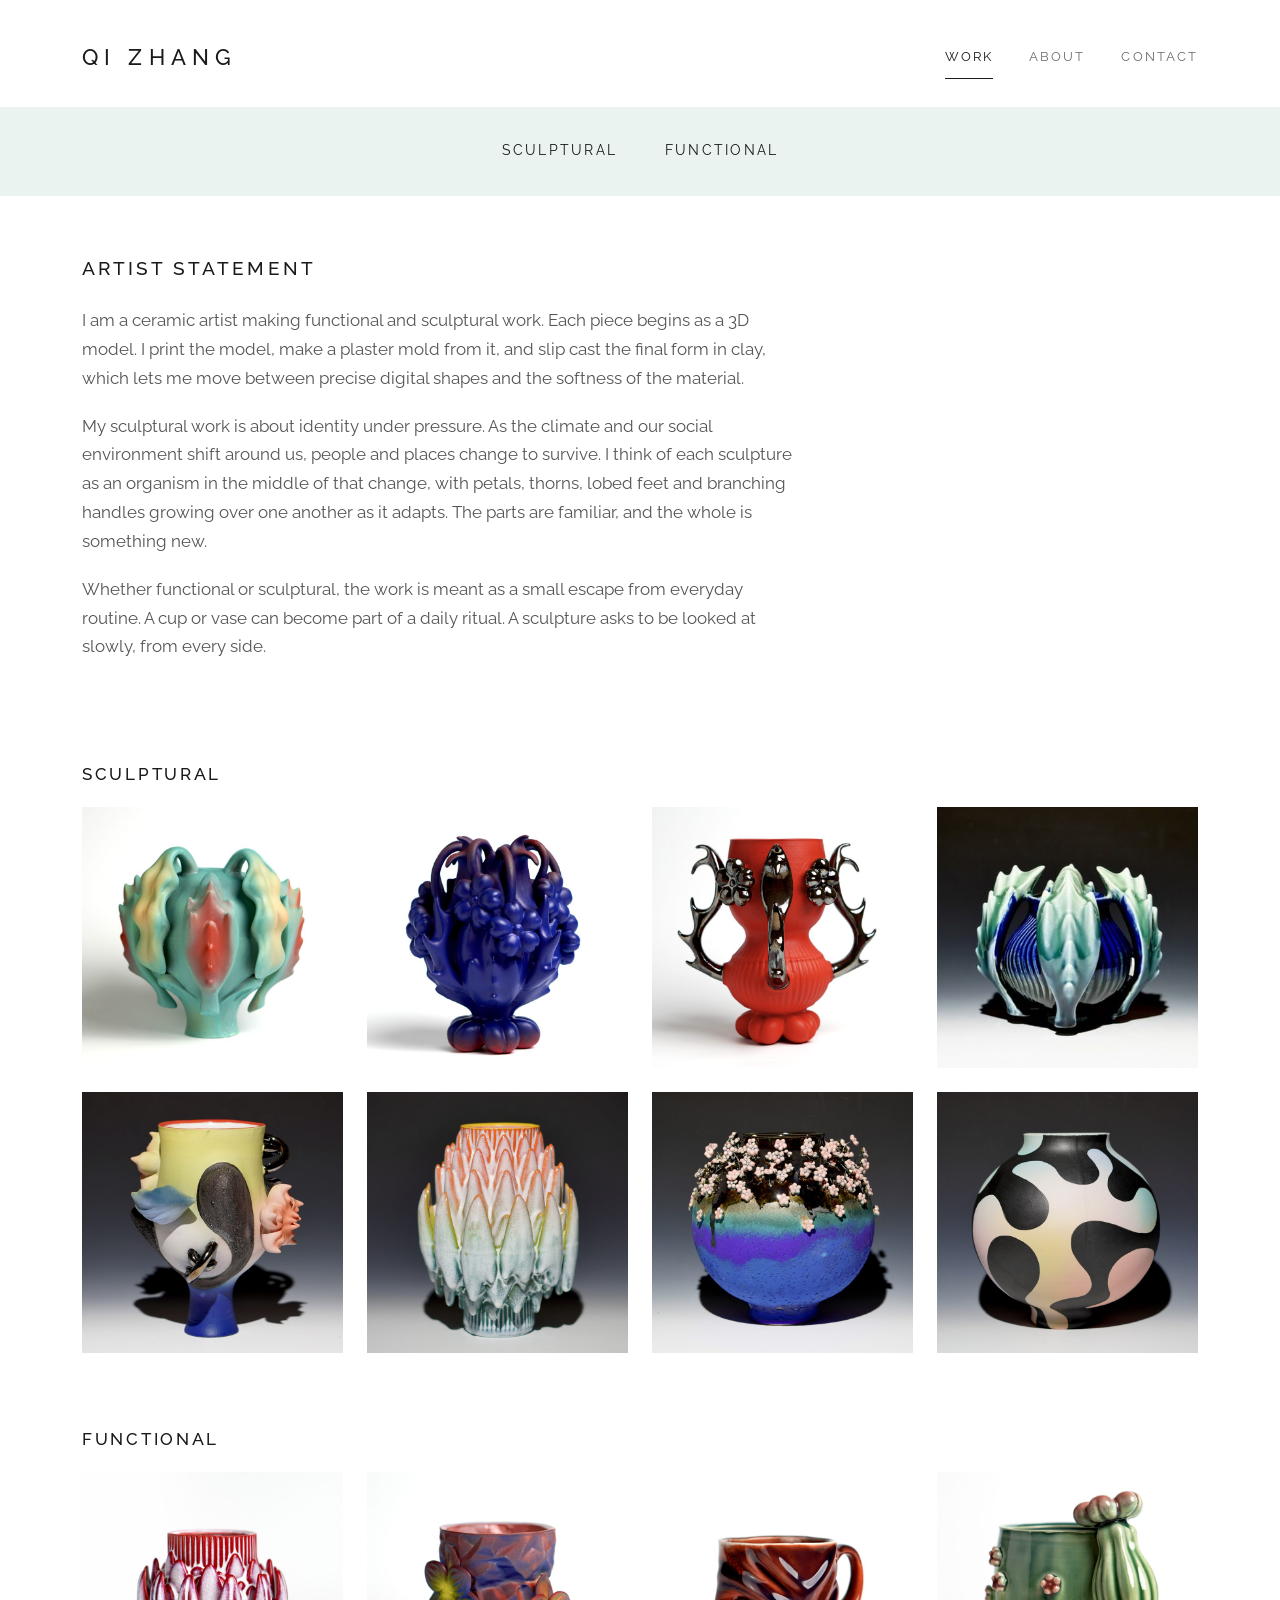
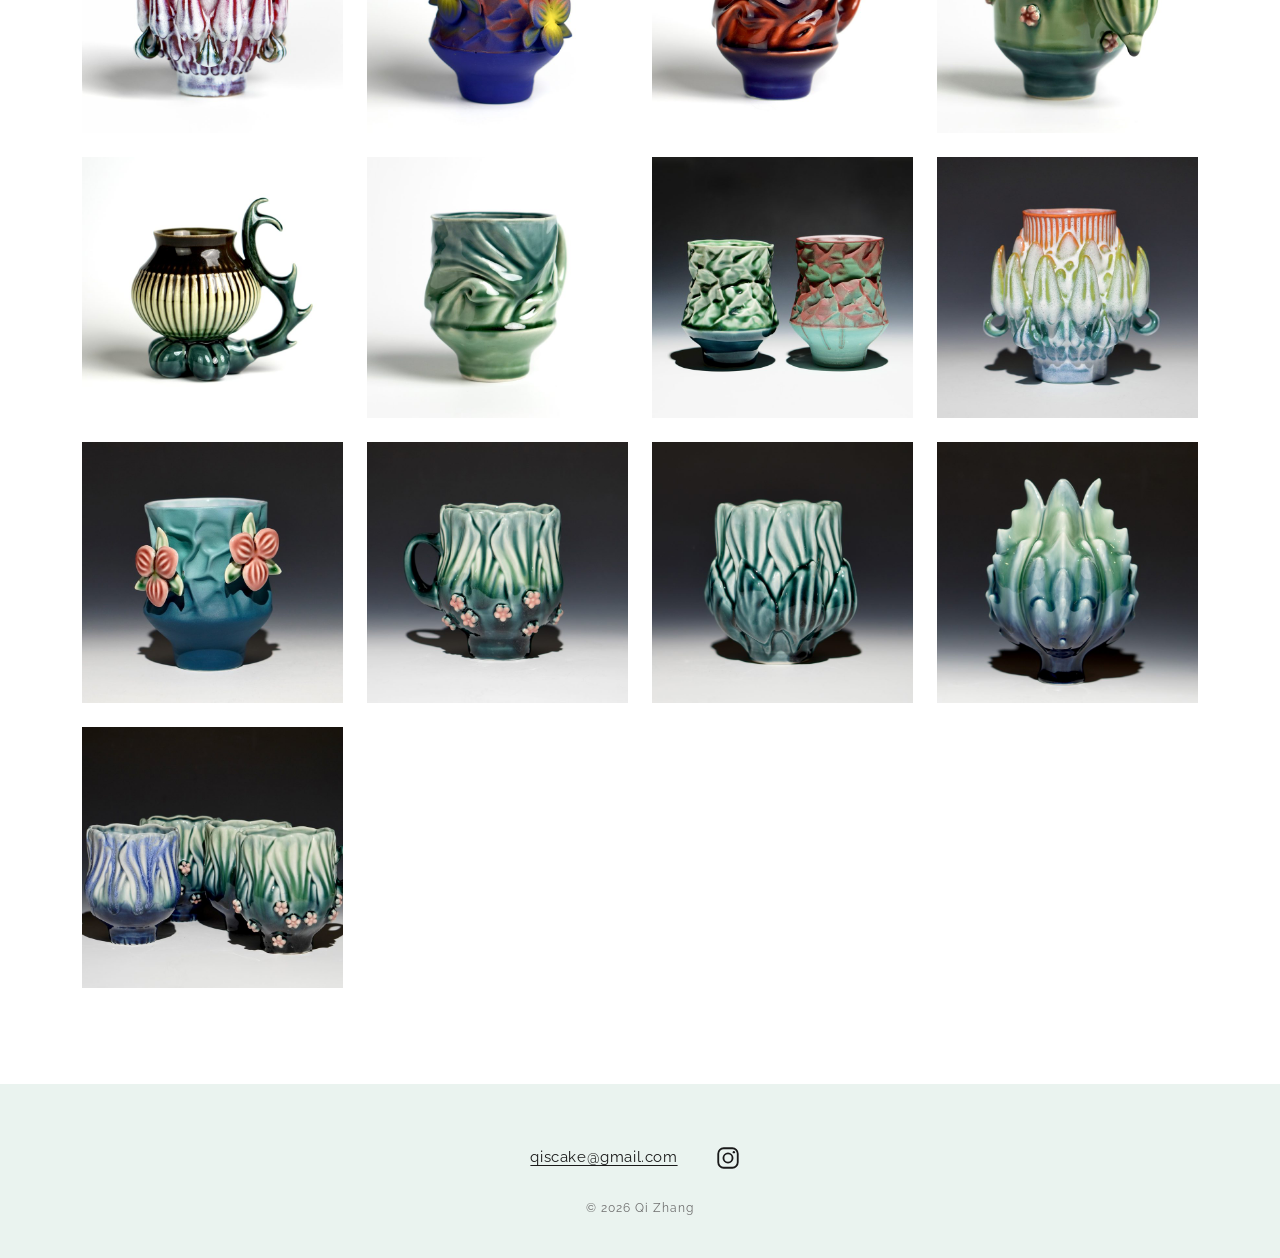
==== work.html @ eaf8df0c "Add files via upload" ====
<!DOCTYPE html>
<html lang="en">
<head>
<meta charset="utf-8">
<meta name="viewport" content="width=device-width, initial-scale=1">
<title>Work · Qi Zhang Ceramics</title>
<meta name="description" content="Sculptural and functional slip-cast ceramics by Qi Zhang.">
<link rel="preconnect" href="https://fonts.googleapis.com">
<link rel="preconnect" href="https://fonts.gstatic.com" crossorigin>
<link href="https://fonts.googleapis.com/css2?family=Raleway:wght@400;500&display=swap" rel="stylesheet">
<link rel="stylesheet" href="css/style.css">
</head>
<body>
<a class="skip" href="#main">Skip to content</a>

<header class="site-header">
  <a class="site-name" href="index.html">Qi Zhang</a>
  <nav class="site-nav" aria-label="Main">
    <ul>
      <li><a href="work.html" aria-current="page">Work</a></li>
      <li><a href="about.html">About</a></li>
      <li><a href="contact.html">Contact</a></li>
    </ul>
  </nav>
</header>

<nav class="sub-band" aria-label="Work sections">
  <ul>
    <li><a href="#sculptural">Sculptural</a></li>
    <li><a href="#functional">Functional</a></li>
  </ul>
</nav>

<main id="main">
  <section class="statement prose" aria-labelledby="statement-title">
    <h1 id="statement-title">Artist statement</h1>
    <p>I am a ceramic artist making functional and sculptural work. Each piece begins as a 3D model. I print the model, make a plaster mold from it, and slip cast the final form in clay, which lets me move between precise digital shapes and the softness of the material.</p>
    <p>My sculptural work is about identity under pressure. As the climate and our social environment shift around us, people and places change to survive. I think of each sculpture as an organism in the middle of that change, with petals, thorns, lobed feet and branching handles growing over one another as it adapts. The parts are familiar, and the whole is something new.</p>
    <p>Whether functional or sculptural, the work is meant as a small escape from everyday routine. A cup or vase can become part of a daily ritual. A sculpture asks to be looked at slowly, from every side.</p>
  </section>

  <section class="work-group" id="sculptural" aria-labelledby="sculptural-title">
    <h2 id="sculptural-title">Sculptural</h2>
    <ul class="grid" id="grid-sculptural"></ul>
  </section>

  <section class="work-group" id="functional" aria-labelledby="functional-title">
    <h2 id="functional-title">Functional</h2>
    <ul class="grid" id="grid-functional"></ul>
  </section>
</main>

<dialog class="viewer" id="viewer" aria-label="Enlarged view">
  <button class="text-button viewer-close" type="button">Close</button>
  <div class="viewer-inner">
    <figure class="viewer-figure"><img src="" alt=""></figure>
    <div class="viewer-side">
      <dl class="viewer-caption"></dl>
      <div class="viewer-views"></div>
      <div class="viewer-steps">
        <button class="text-button" type="button" data-step="-1">Previous</button>
        <button class="text-button" type="button" data-step="1">Next</button>
      </div>
    </div>
  </div>
</dialog>

<footer class="site-footer">
  <div class="footer-inner">
    <p class="footer-links">
      <a data-user="qiscake" data-domain="gmail.com" href="contact.html">Email</a>
      <a class="ig-link" href="https://www.instagram.com/qiscake/" target="_blank" rel="noopener" aria-label="Instagram, @qiscake (opens in a new tab)"><svg class="ig-icon" viewBox="0 0 24 24" aria-hidden="true" fill="none" stroke="currentColor" stroke-width="1.7"><rect x="3" y="3" width="18" height="18" rx="5"/><circle cx="12" cy="12" r="4.2"/><circle cx="17.4" cy="6.6" r="1.1" fill="currentColor" stroke="none"/></svg></a>
    </p>
    <p class="footer-small">© 2026 Qi Zhang</p>
  </div>
</footer>

<script src="js/works.js"></script>
<script src="js/main.js"></script>
</body>
</html>
---- css/style.css ----
/* Qi Zhang ceramics — one stylesheet for every page */

:root {
  --ink: #1a1a1a;
  --text: #555;
  --muted: #6e6e6e;
  --line: #e6e6e6;
  --blob: #ececea;
  --band: #eaf3ef; /* pale celadon */
  --page: #fff;
  --max: 1180px;
  --font: "Raleway", system-ui, -apple-system, "Segoe UI", sans-serif;
}

* { box-sizing: border-box; }

html { -webkit-text-size-adjust: 100%; }

body {
  margin: 0;
  background: var(--page);
  color: var(--text);
  font-family: var(--font);
  font-size: 17px;
  line-height: 1.7;
  font-weight: 400;
  min-height: 100vh;
  display: flex;
  flex-direction: column;
}
body > main { flex: 1 0 auto; width: 100%; }
body > .site-header { width: 100%; }

img { display: block; max-width: 100%; height: auto; }

a { color: var(--ink); text-underline-offset: 3px; text-decoration-thickness: 1px; }
a:hover { color: #000; }

.skip {
  position: absolute; left: -9999px; top: 8px;
  background: #000; color: #fff; padding: 8px 14px; z-index: 50;
}
.skip:focus { left: 8px; }

:focus-visible { outline: 2px solid #1a1a1a; outline-offset: 3px; }

/* ---------- header ---------- */

.site-header {
  max-width: var(--max);
  margin: 0 auto;
  padding: 36px 32px 28px;
  display: flex;
  align-items: center;
  justify-content: space-between;
  gap: 20px 40px;
  flex-wrap: wrap;
}

.site-name {
  font-size: 22px;
  font-weight: 500;
  letter-spacing: 0.28em;
  text-transform: uppercase;
  color: var(--ink);
  text-decoration: none;
  white-space: nowrap;
}

.site-nav ul {
  list-style: none;
  margin: 0;
  padding: 0;
  display: flex;
  gap: 8px 36px;
  flex-wrap: wrap;
}

.site-nav a {
  display: inline-block;
  padding: 10px 0;
  font-size: 13px;
  letter-spacing: 0.16em;
  text-transform: uppercase;
  color: var(--muted);
  text-decoration: none;
  border-bottom: 1px solid transparent;
}
.site-nav a:hover { color: var(--ink); }
.site-nav a[aria-current="page"] { color: var(--ink); border-bottom-color: var(--ink); }

main { max-width: var(--max); margin: 0 auto; padding: 0 32px; }

/* ---------- shared type ---------- */

.label,
h1, h2 {
  font-weight: 500;
  letter-spacing: 0.16em;
  text-transform: uppercase;
  color: var(--ink);
}

h1 { font-size: 19px; margin: 0 0 22px; }
h2 { font-size: 17px; margin: 0 0 18px; }

.prose { max-width: 720px; }
.prose p { margin: 0 0 1.1em; }

/* ---------- footer ---------- */

.site-footer {
  margin-top: 96px;
  background: var(--band);
  padding: 52px 32px 40px;
  text-align: center;
}
.footer-links {
  margin: 0;
  display: flex;
  flex-wrap: wrap;
  justify-content: center;
  align-items: center;
  gap: 8px 28px;
  font-size: 15px;
  letter-spacing: 0.04em;
}
.footer-links a { color: var(--ink); }
.footer-small {
  margin: 18px 0 0;
  font-size: 12px;
  letter-spacing: 0.08em;
  color: var(--muted);
}

.ig-icon { width: 26px; height: 26px; display: block; }
.ig-link {
  display: inline-flex;
  align-items: center;
  justify-content: center;
  width: 44px;
  height: 44px;
  color: var(--ink);
}
.ig-link:hover { color: #000; }
.ig-inline { display: inline-flex; align-items: center; gap: 10px; }
.ig-inline .ig-icon { width: 22px; height: 22px; }

/* ---------- celadon band under the header (Work page) ---------- */

.sub-band { background: var(--band); }
.sub-band ul {
  list-style: none;
  margin: 0 auto;
  padding: 22px 32px;
  display: flex;
  justify-content: center;
  gap: 8px 48px;
  flex-wrap: wrap;
}
.sub-band a {
  display: inline-block;
  padding: 10px 0;
  font-size: 14px;
  letter-spacing: 0.16em;
  text-transform: uppercase;
  color: var(--ink);
  text-decoration: none;
  border-bottom: 1px solid transparent;
}
.sub-band a:hover { border-bottom-color: var(--ink); }

/* ---------- home ---------- */

.home-pair {
  display: flex;
  justify-content: center;
  gap: 24px;
  padding: 40px 0 8px;
}

.home main { max-width: 1440px; }
.home .site-header { max-width: 1402px; }

.home-frame {
  position: relative;
  width: min(430px, 30vw);
  aspect-ratio: 1 / 1;
  overflow: hidden;
  background: #f6f6f5;
}

.home-frame img {
  position: absolute;
  inset: 0;
  width: 100%;
  height: 100%;
  object-fit: cover;
  transition: opacity 1.4s ease;
}

.home-frame img.is-hidden { opacity: 0; }

.home-enter {
  text-align: center;
  margin: 36px 0 0;
}
.home-enter a {
  font-size: 13px;
  letter-spacing: 0.16em;
  text-transform: uppercase;
  color: var(--muted);
}

/* ---------- work ---------- */

.statement { padding: 56px 0 8px; }

.contact-art { width: 100%; max-width: 480px; margin: 0 auto; }

.jump {
  list-style: none;
  margin: 28px 0 0;
  padding: 0;
  display: flex;
  gap: 8px 28px;
  flex-wrap: wrap;
}
.jump a { display: inline-block; padding: 8px 0; }

.work-group { padding-top: 72px; scroll-margin-top: 16px; }

.grid {
  list-style: none;
  margin: 0;
  padding: 0;
  display: grid;
  grid-template-columns: repeat(auto-fill, minmax(220px, 1fr));
  gap: 24px;
}

.tile {
  display: block;
  width: 100%;
  padding: 0;
  border: 0;
  background: #f6f6f5;
  cursor: zoom-in;
  aspect-ratio: 1 / 1;
  overflow: hidden;
}
.tile img {
  width: 100%;
  height: 100%;
  object-fit: cover;
  transition: transform 0.6s ease;
}
.tile:hover img { transform: scale(1.03); }

/* ---------- enlarged view ---------- */

.viewer {
  width: 100vw;
  height: 100vh;
  max-width: none;
  max-height: none;
  margin: 0;
  padding: 0;
  border: 0;
  background: #fff;
  color: var(--text);
}
.viewer::backdrop { background: #fff; }

.viewer-inner {
  height: 100%;
  display: grid;
  grid-template-columns: minmax(0, 1fr) 280px;
  gap: 40px;
  padding: 72px 48px 40px;
}

.viewer-figure {
  margin: 0;
  min-height: 0;
  display: flex;
  align-items: center;
  justify-content: center;
}
.viewer-figure img {
  max-width: 100%;
  max-height: 100%;
  object-fit: contain;
}

.viewer-side {
  align-self: center;
  display: flex;
  flex-direction: column;
  gap: 24px;
}

.viewer-caption { margin: 0; }
.viewer-caption dt {
  font-size: 12px;
  letter-spacing: 0.16em;
  text-transform: uppercase;
  color: var(--muted);
}
.viewer-caption dd { margin: 0 0 14px; color: var(--ink); }

.viewer-views { display: flex; gap: 10px; flex-wrap: wrap; }
.viewer-views button {
  width: 64px; height: 64px;
  padding: 0;
  border: 1px solid transparent;
  background: #f6f6f5;
  cursor: pointer;
}
.viewer-views button img { width: 100%; height: 100%; object-fit: cover; }
.viewer-views button[aria-pressed="true"] { border-color: var(--ink); }

.viewer-steps { display: flex; gap: 24px; }

.text-button {
  font: inherit;
  font-size: 13px;
  letter-spacing: 0.16em;
  text-transform: uppercase;
  color: var(--muted);
  background: none;
  border: 0;
  padding: 12px 0;
  cursor: pointer;
}
.text-button:hover { color: var(--ink); }

.viewer-close {
  position: absolute;
  top: 18px;
  right: 32px;
}

/* ---------- about + contact ---------- */

.split {
  display: flex;
  flex-wrap: wrap;
  align-items: center;
  gap: 48px 72px;
  padding: 40px 0 0;
}

.split-art { flex: 1 1 340px; max-width: 480px; }
.split-text { flex: 999 1 420px; min-width: 0; }

.shape { width: 100%; height: auto; display: block; }

.portrait-frame {
  display: block;
  width: min(300px, 100%);
  height: auto;
  margin: 0 auto;
}
.portrait-frame .ring { fill: #cde2d8; }
.shape .back { fill: var(--blob); }

.contact-list { margin: 0 0 40px; }
.contact-list dt {
  font-size: 12px;
  letter-spacing: 0.16em;
  text-transform: uppercase;
  color: var(--muted);
}
.contact-list dd { margin: 0 0 18px; color: var(--ink); }

.rule { border: 0; border-top: 1px solid var(--line); margin: 40px 0; }

/* ---------- small screens ---------- */

@media (max-width: 720px) {
  body { font-size: 16px; }
  .site-header { padding: 24px 20px 12px; }
  .site-name { font-size: 19px; letter-spacing: 0.22em; }
  .site-nav ul { gap: 4px 24px; }
  main { padding: 0 20px; }
  .home-pair { gap: 8px; padding-top: 28px; }
  .home-frame { width: calc((100vw - 56px) / 3); }
  .grid { grid-template-columns: repeat(2, minmax(0, 1fr)); gap: 12px; }
  .work-group { padding-top: 56px; }
  .viewer-inner {
    grid-template-columns: 1fr;
    grid-template-rows: minmax(0, 1fr) auto;
    padding: 64px 20px 24px;
    gap: 20px;
  }
  .viewer-close { right: 20px; }
}

@media (prefers-reduced-motion: reduce) {
  .home-frame img, .tile img { transition: none; }
}
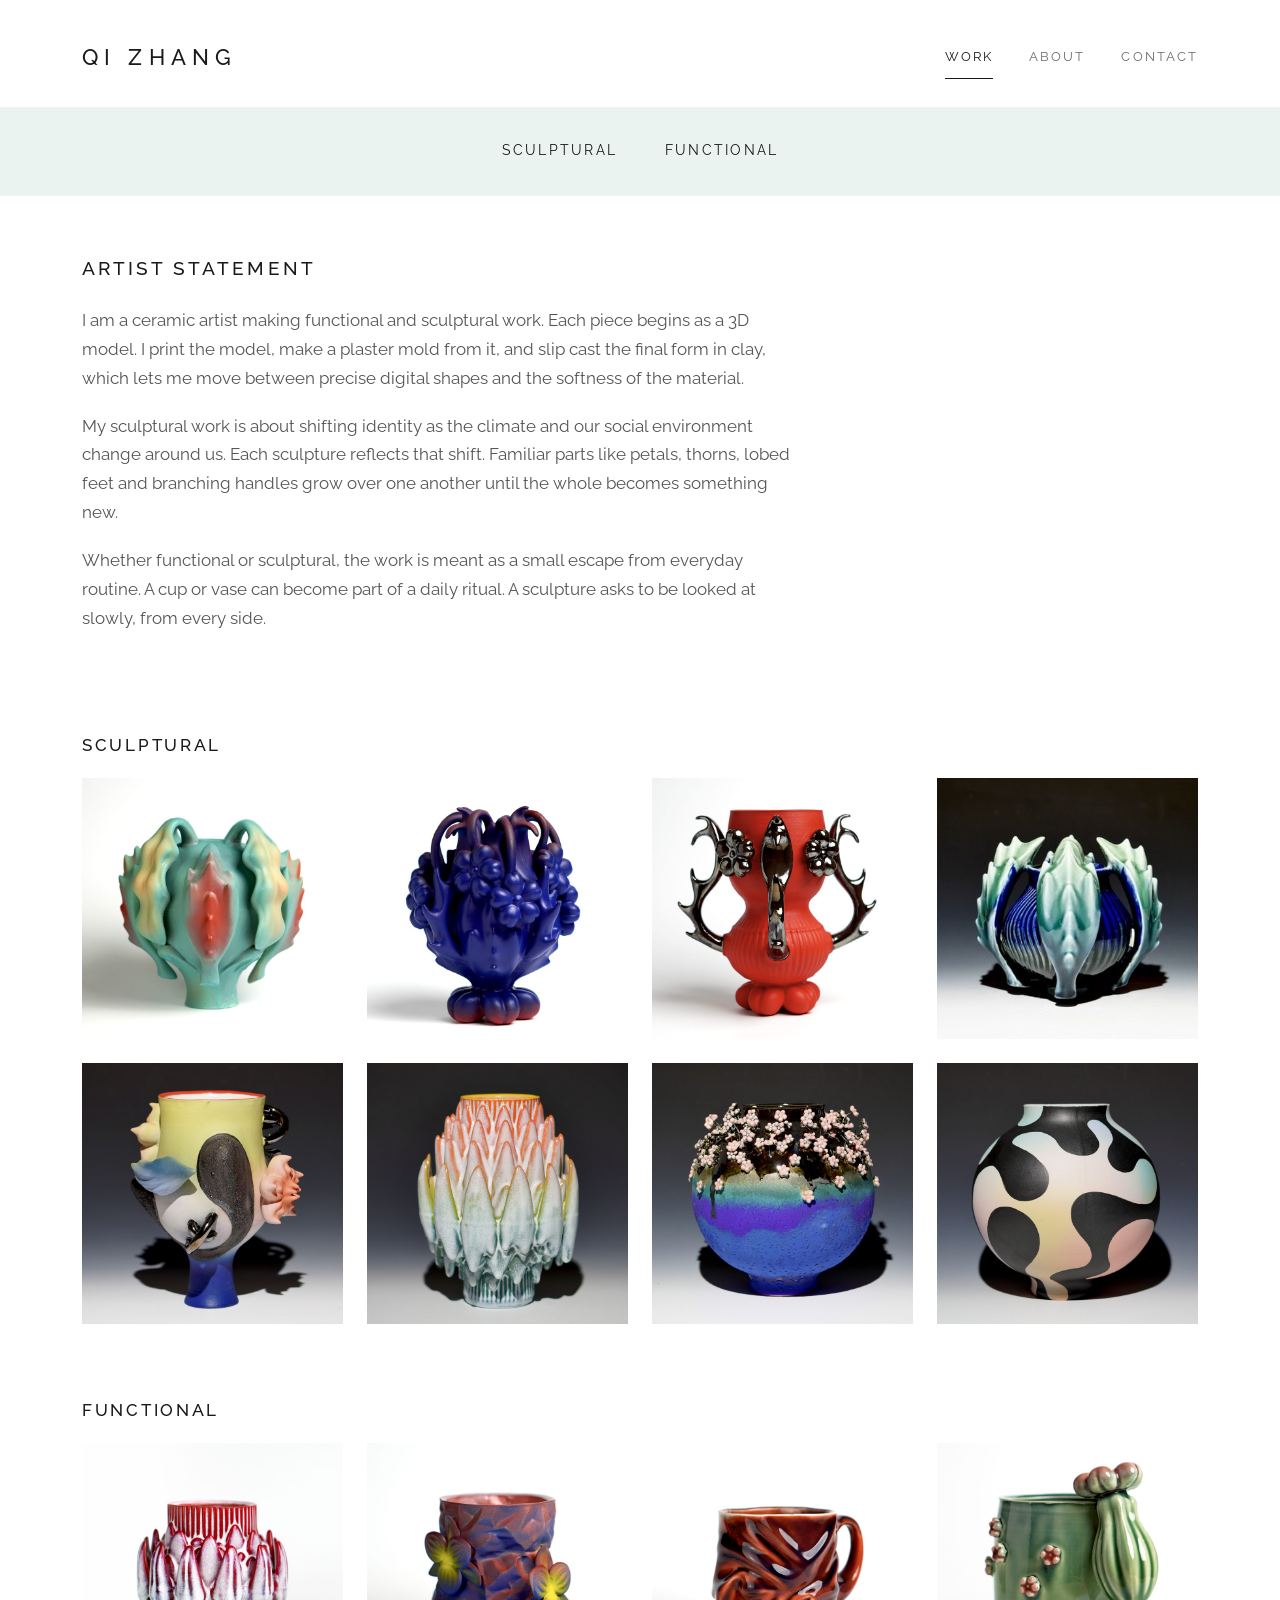
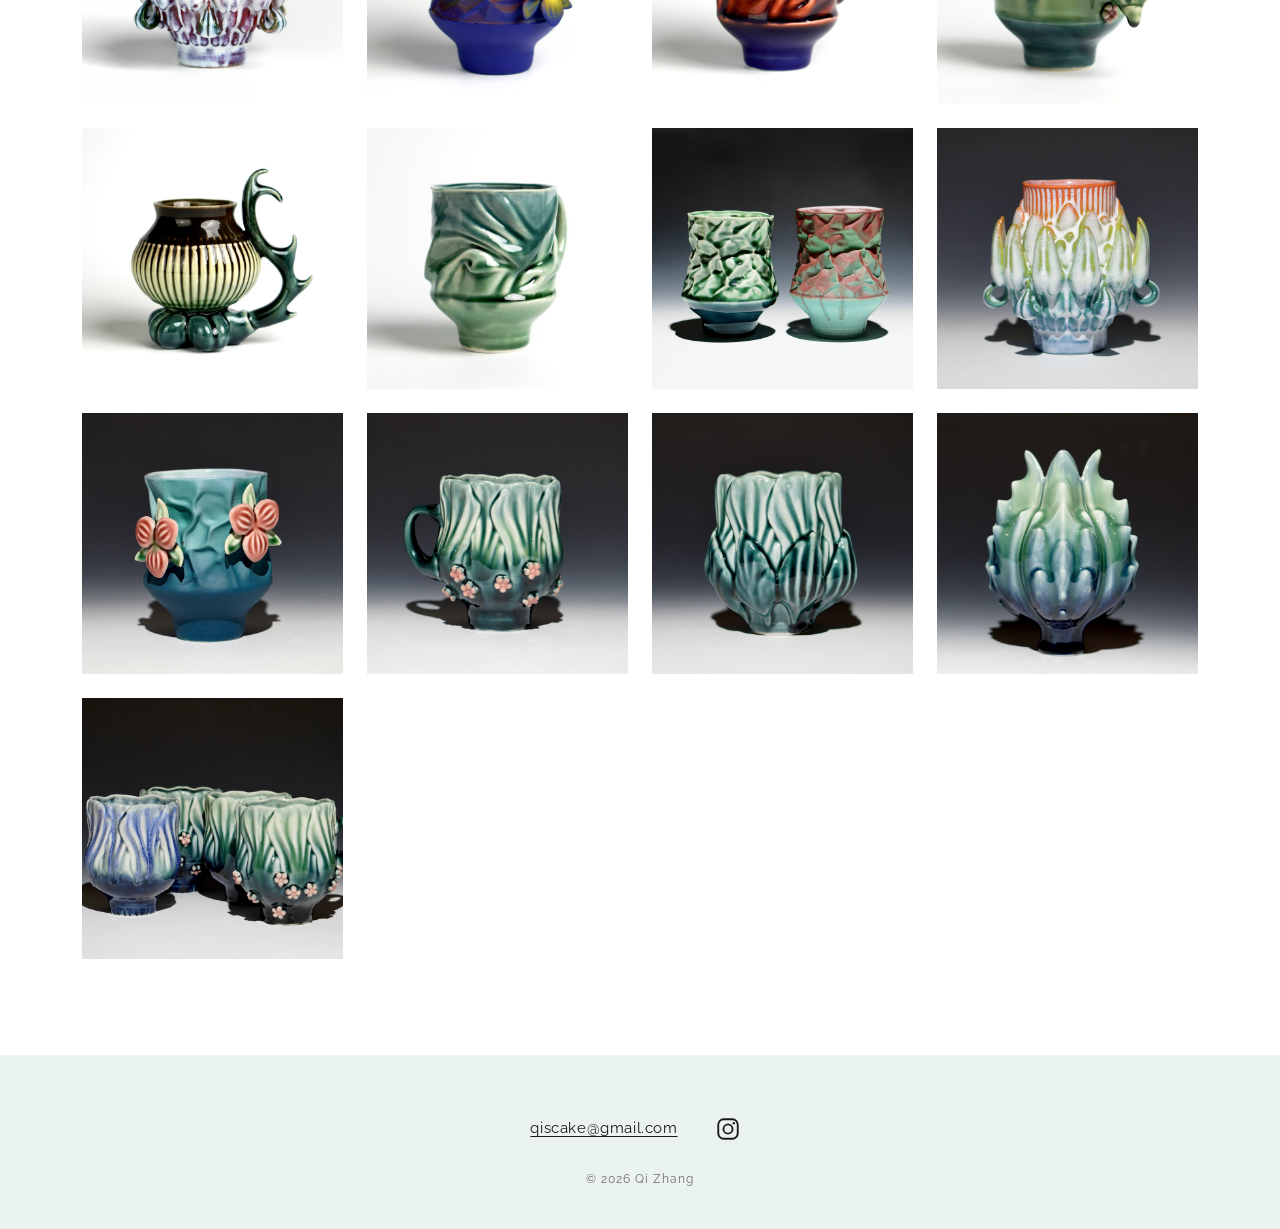
==== commit c133846d: "Add files via upload" ====
--- a/work.html
+++ b/work.html
@@ -35,7 +35,7 @@
   <section class="statement prose" aria-labelledby="statement-title">
     <h1 id="statement-title">Artist statement</h1>
     <p>I am a ceramic artist making functional and sculptural work. Each piece begins as a 3D model. I print the model, make a plaster mold from it, and slip cast the final form in clay, which lets me move between precise digital shapes and the softness of the material.</p>
-    <p>My sculptural work is about identity under pressure. As the climate and our social environment shift around us, people and places change to survive. I think of each sculpture as an organism in the middle of that change, with petals, thorns, lobed feet and branching handles growing over one another as it adapts. The parts are familiar, and the whole is something new.</p>
+    <p>My sculptural work is about shifting identity as the climate and our social environment change around us. Each sculpture reflects that shift. Familiar parts like petals, thorns, lobed feet and branching handles grow over one another until the whole becomes something new.</p>
     <p>Whether functional or sculptural, the work is meant as a small escape from everyday routine. A cup or vase can become part of a daily ritual. A sculpture asks to be looked at slowly, from every side.</p>
   </section>
 
